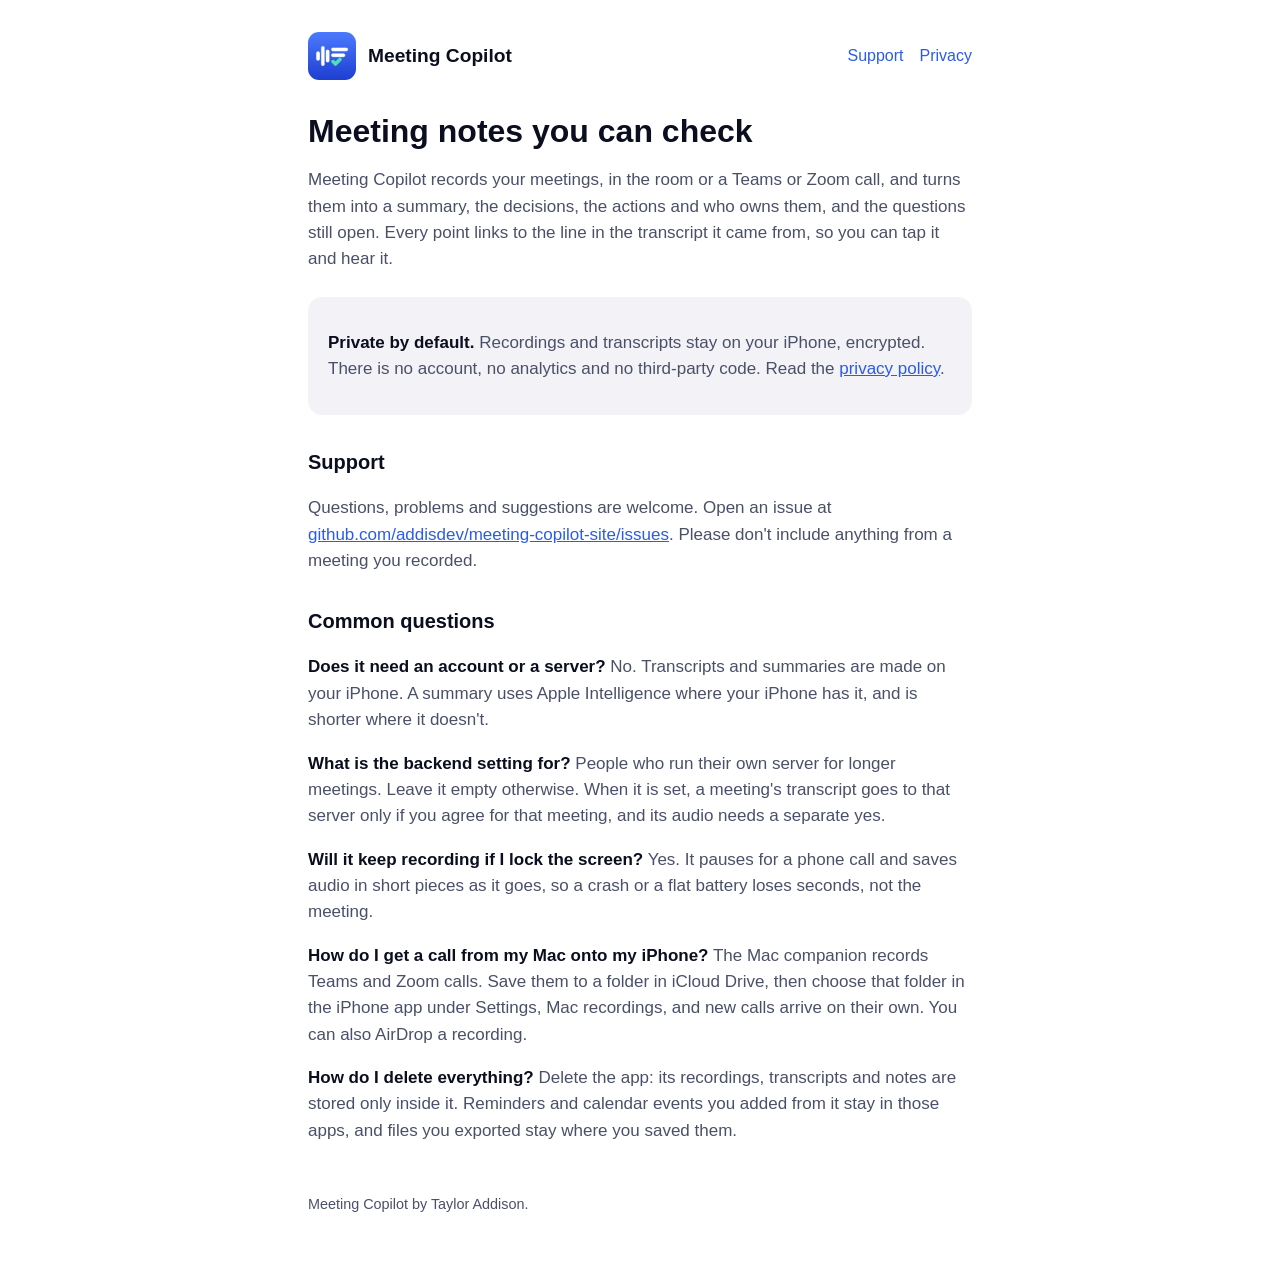
==== index.html @ 357b87fa "Add Meeting Copilot's support page and privacy policy Co-authored-by: Cursor <cursoragent@cursor.com" ====
<!doctype html>
<html lang="en">
<head>
  <meta charset="utf-8">
  <meta name="viewport" content="width=device-width, initial-scale=1">
  <title>Meeting Copilot: meeting notes with sources</title>
  <meta name="description" content="Record a meeting and get a summary, decisions and actions where every point links to the moment it was said. Private by default.">
  <link rel="icon" href="icon.png">
  <link rel="stylesheet" href="style.css">
</head>
<body>
  <header>
    <img src="icon.png" alt="">
    <a href="./">Meeting Copilot</a>
    <nav><a href="#support">Support</a><a href="privacy.html">Privacy</a></nav>
  </header>
  <main>
    <h1>Meeting notes you can check</h1>
    <p>Meeting Copilot records your meetings, in the room or a Teams or Zoom call, and turns
      them into a summary, the decisions, the actions and who owns them, and the questions
      still open. Every point links to the line in the transcript it came from, so you can tap
      it and hear it.</p>

    <div class="panel">
      <p><strong>Private by default.</strong> Recordings and transcripts stay on your iPhone,
        encrypted. There is no account, no analytics and no third-party code. Read the
        <a href="privacy.html">privacy policy</a>.</p>
    </div>

    <h2 id="support">Support</h2>
    <p>Questions, problems and suggestions are welcome. Open an issue at
      <a href="https://github.com/addisdev/meeting-copilot-site/issues">github.com/addisdev/meeting-copilot-site/issues</a>.
      Please don't include anything from a meeting you recorded.</p>

    <h2>Common questions</h2>
    <p><strong>Does it need an account or a server?</strong> No. Transcripts and summaries are
      made on your iPhone. A summary uses Apple Intelligence where your iPhone has it, and is
      shorter where it doesn't.</p>
    <p><strong>What is the backend setting for?</strong> People who run their own server for
      longer meetings. Leave it empty otherwise. When it is set, a meeting's transcript goes
      to that server only if you agree for that meeting, and its audio needs a separate yes.</p>
    <p><strong>Will it keep recording if I lock the screen?</strong> Yes. It pauses for a
      phone call and saves audio in short pieces as it goes, so a crash or a flat battery
      loses seconds, not the meeting.</p>
    <p><strong>How do I get a call from my Mac onto my iPhone?</strong> The Mac companion
      records Teams and Zoom calls. Save them to a folder in iCloud Drive, then choose that
      folder in the iPhone app under Settings, Mac recordings, and new calls arrive on their
      own. You can also AirDrop a recording.</p>
    <p><strong>How do I delete everything?</strong> Delete the app: its recordings,
      transcripts and notes are stored only inside it. Reminders and calendar events you
      added from it stay in those apps, and files you exported stay where you saved them.</p>
  </main>
  <footer>Meeting Copilot by Taylor Addison.</footer>
</body>
</html>
---- style.css ----
:root {
  --ink: #0a0e1f;
  --muted: #4a5068;
  --accent: #2b5ce6;
  --bg: #ffffff;
  --panel: #f2f2f7;
  color-scheme: light dark;
}

@media (prefers-color-scheme: dark) {
  :root {
    --ink: #f2f2f7;
    --muted: #b4b9cc;
    --accent: #8daeff;
    --bg: #0a0e1f;
    --panel: #161b30;
  }
}

* { box-sizing: border-box; }

body {
  margin: 0;
  font: 17px/1.55 -apple-system, BlinkMacSystemFont, "Segoe UI", Roboto, sans-serif;
  color: var(--ink);
  background: var(--bg);
}

main, header, footer { max-width: 44rem; margin: 0 auto; padding: 0 1.25rem; }

header { display: flex; align-items: center; gap: 0.75rem; padding-top: 2rem; }
header img { width: 48px; height: 48px; border-radius: 11px; }
header a { color: inherit; text-decoration: none; font-weight: 600; font-size: 1.2rem; }

nav { margin-left: auto; display: flex; gap: 1rem; }
nav a { font-weight: 400; font-size: 1rem; color: var(--accent); }

h1 { font-size: 2rem; line-height: 1.2; margin: 2rem 0 0.5rem; }
h2 { font-size: 1.25rem; margin: 2rem 0 0.5rem; }
p, li { color: var(--muted); }
strong { color: var(--ink); }
a { color: var(--accent); }

.panel { background: var(--panel); border-radius: 14px; padding: 1rem 1.25rem; margin: 1.5rem 0; }

footer { padding-top: 2rem; padding-bottom: 3rem; font-size: 0.9rem; color: var(--muted); }
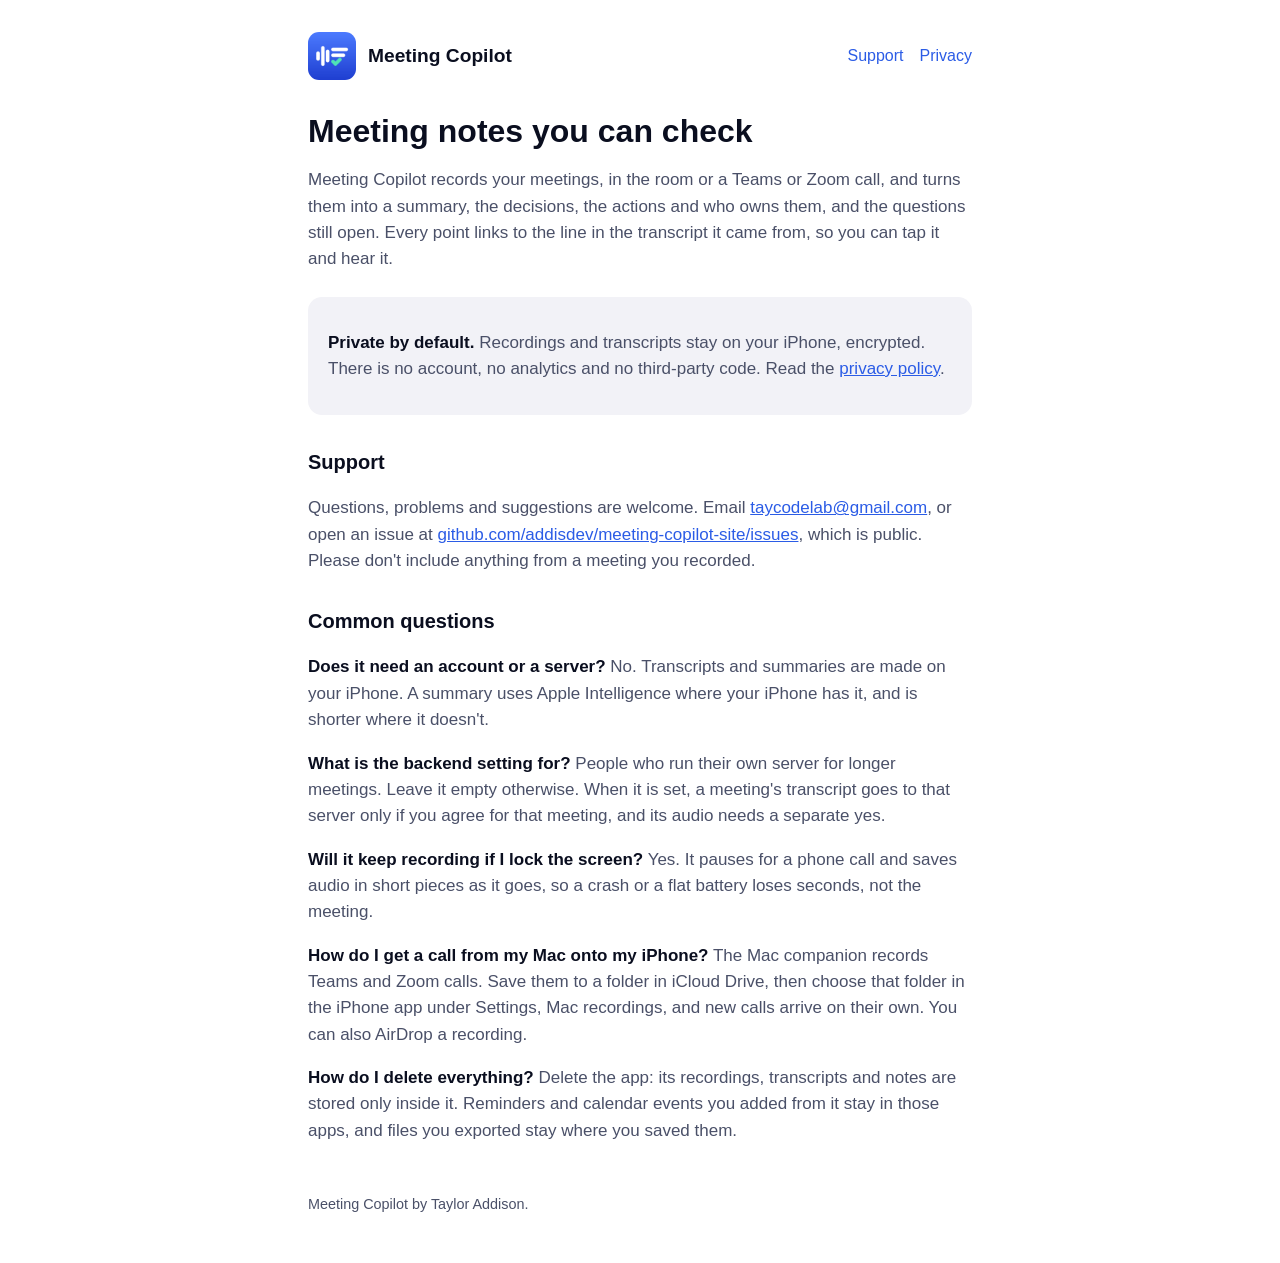
==== commit 1918e004: "Give an email address for support and privacy questions Co-authored-by: Cursor <cursoragent@cursor.c" ====
--- a/index.html
+++ b/index.html
@@ -28,9 +28,10 @@
     </div>
 
     <h2 id="support">Support</h2>
-    <p>Questions, problems and suggestions are welcome. Open an issue at
-      <a href="https://github.com/addisdev/meeting-copilot-site/issues">github.com/addisdev/meeting-copilot-site/issues</a>.
-      Please don't include anything from a meeting you recorded.</p>
+    <p>Questions, problems and suggestions are welcome. Email
+      <a href="mailto:taycodelab@gmail.com?subject=Meeting%20Copilot">taycodelab@gmail.com</a>, or
+      open an issue at <a href="https://github.com/addisdev/meeting-copilot-site/issues">github.com/addisdev/meeting-copilot-site/issues</a>,
+      which is public. Please don't include anything from a meeting you recorded.</p>
 
     <h2>Common questions</h2>
     <p><strong>Does it need an account or a server?</strong> No. Transcripts and summaries are
